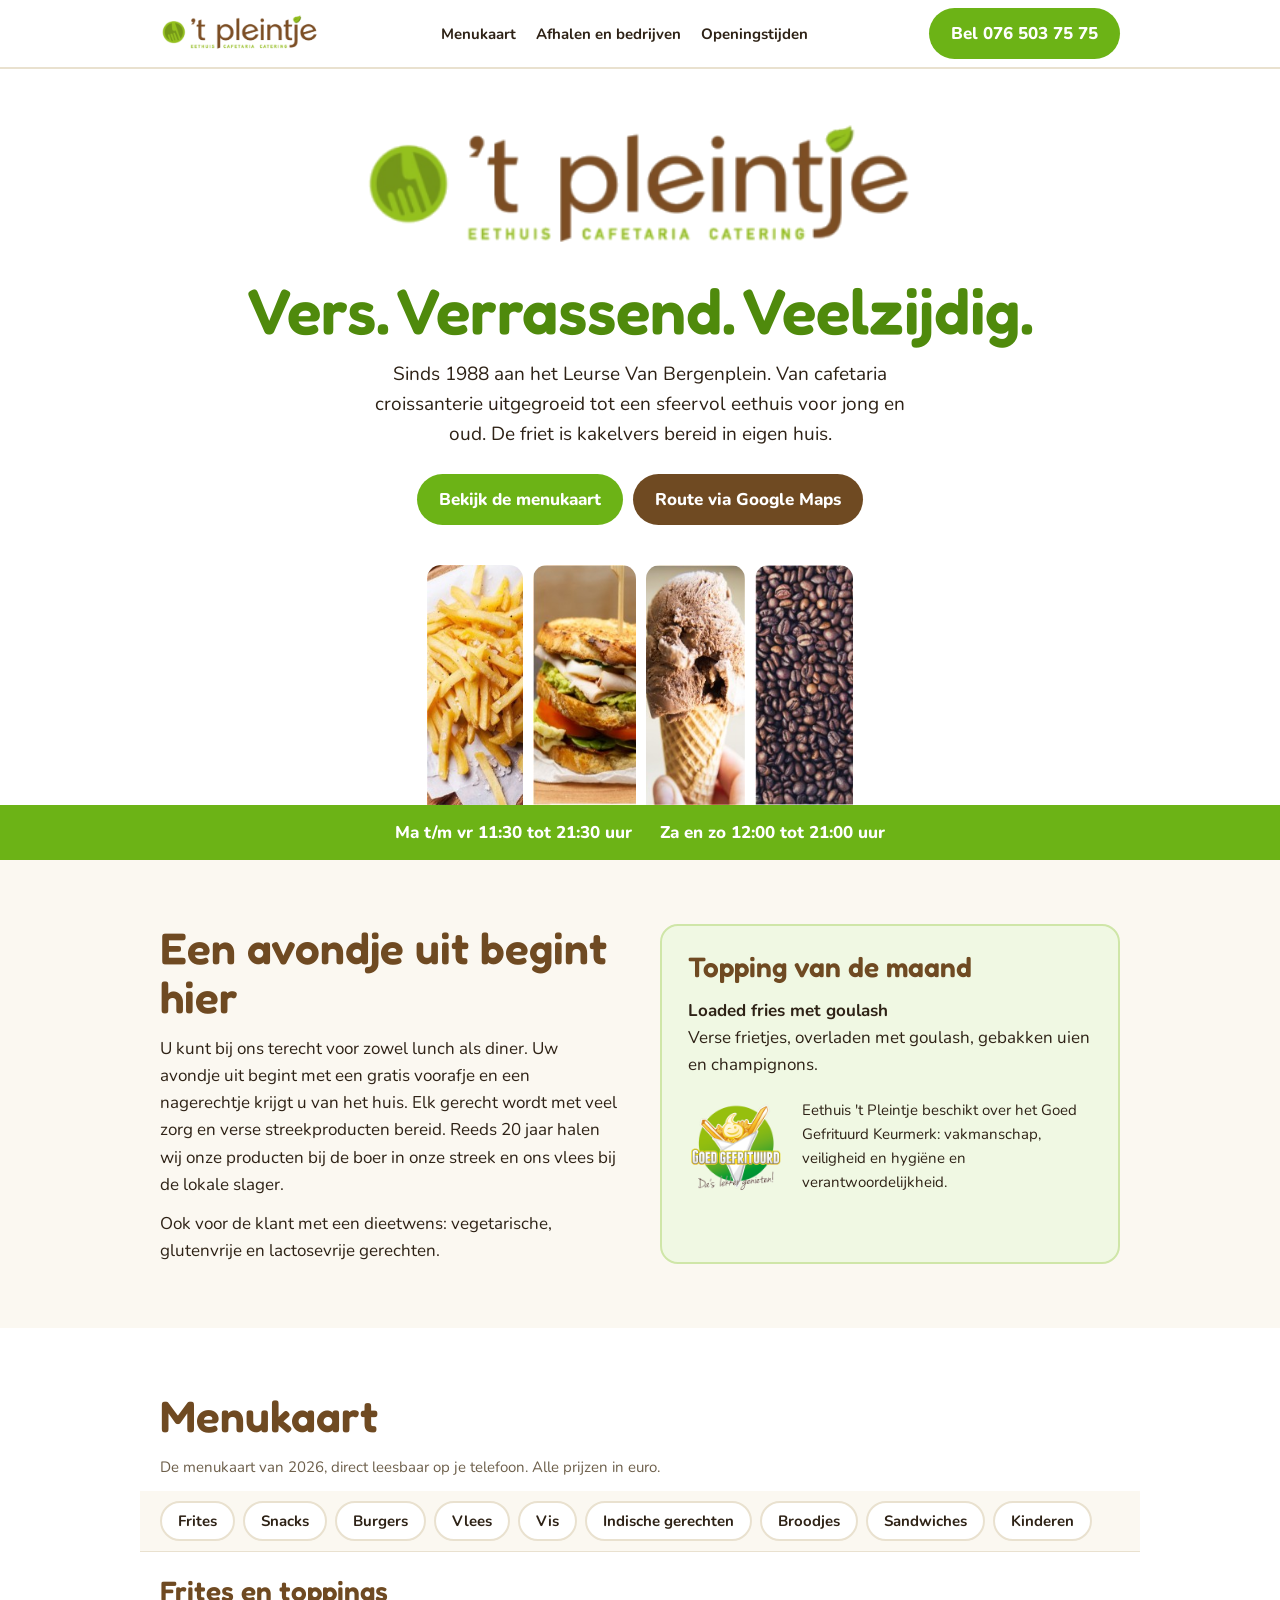
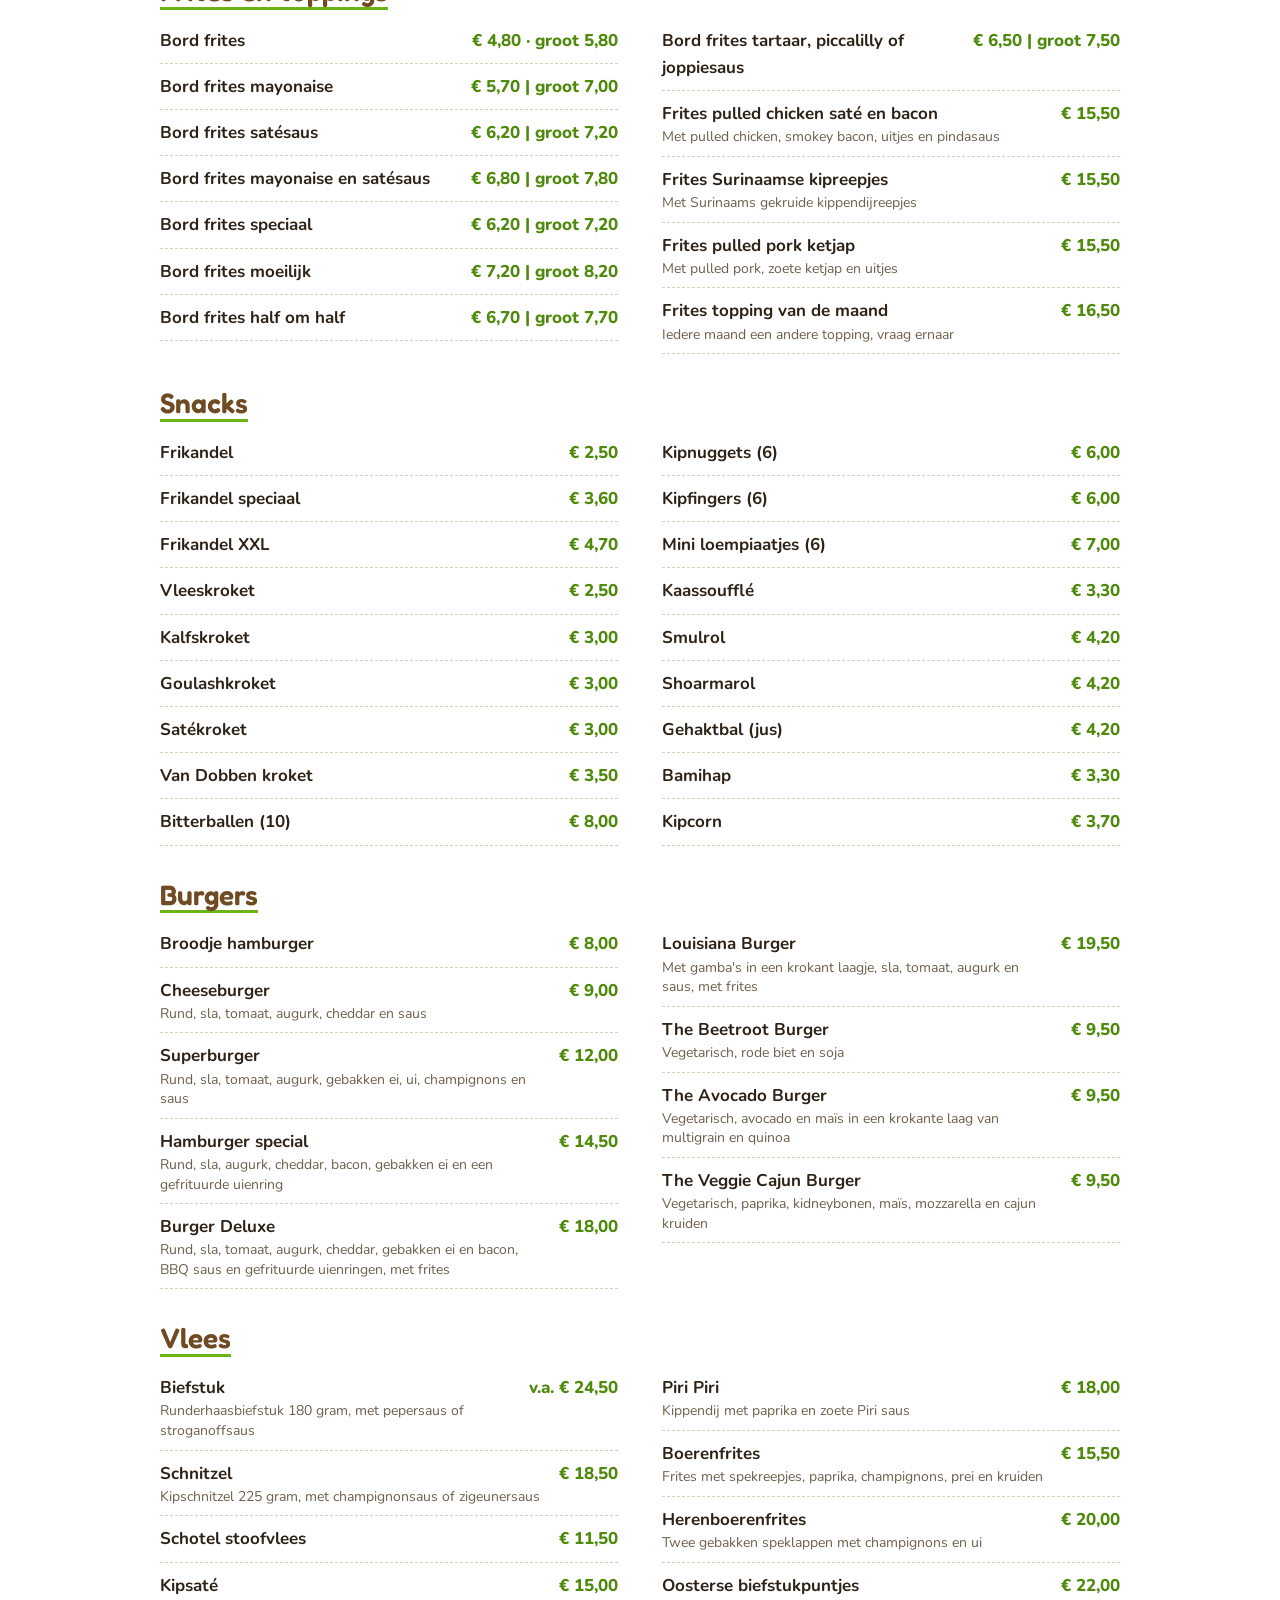
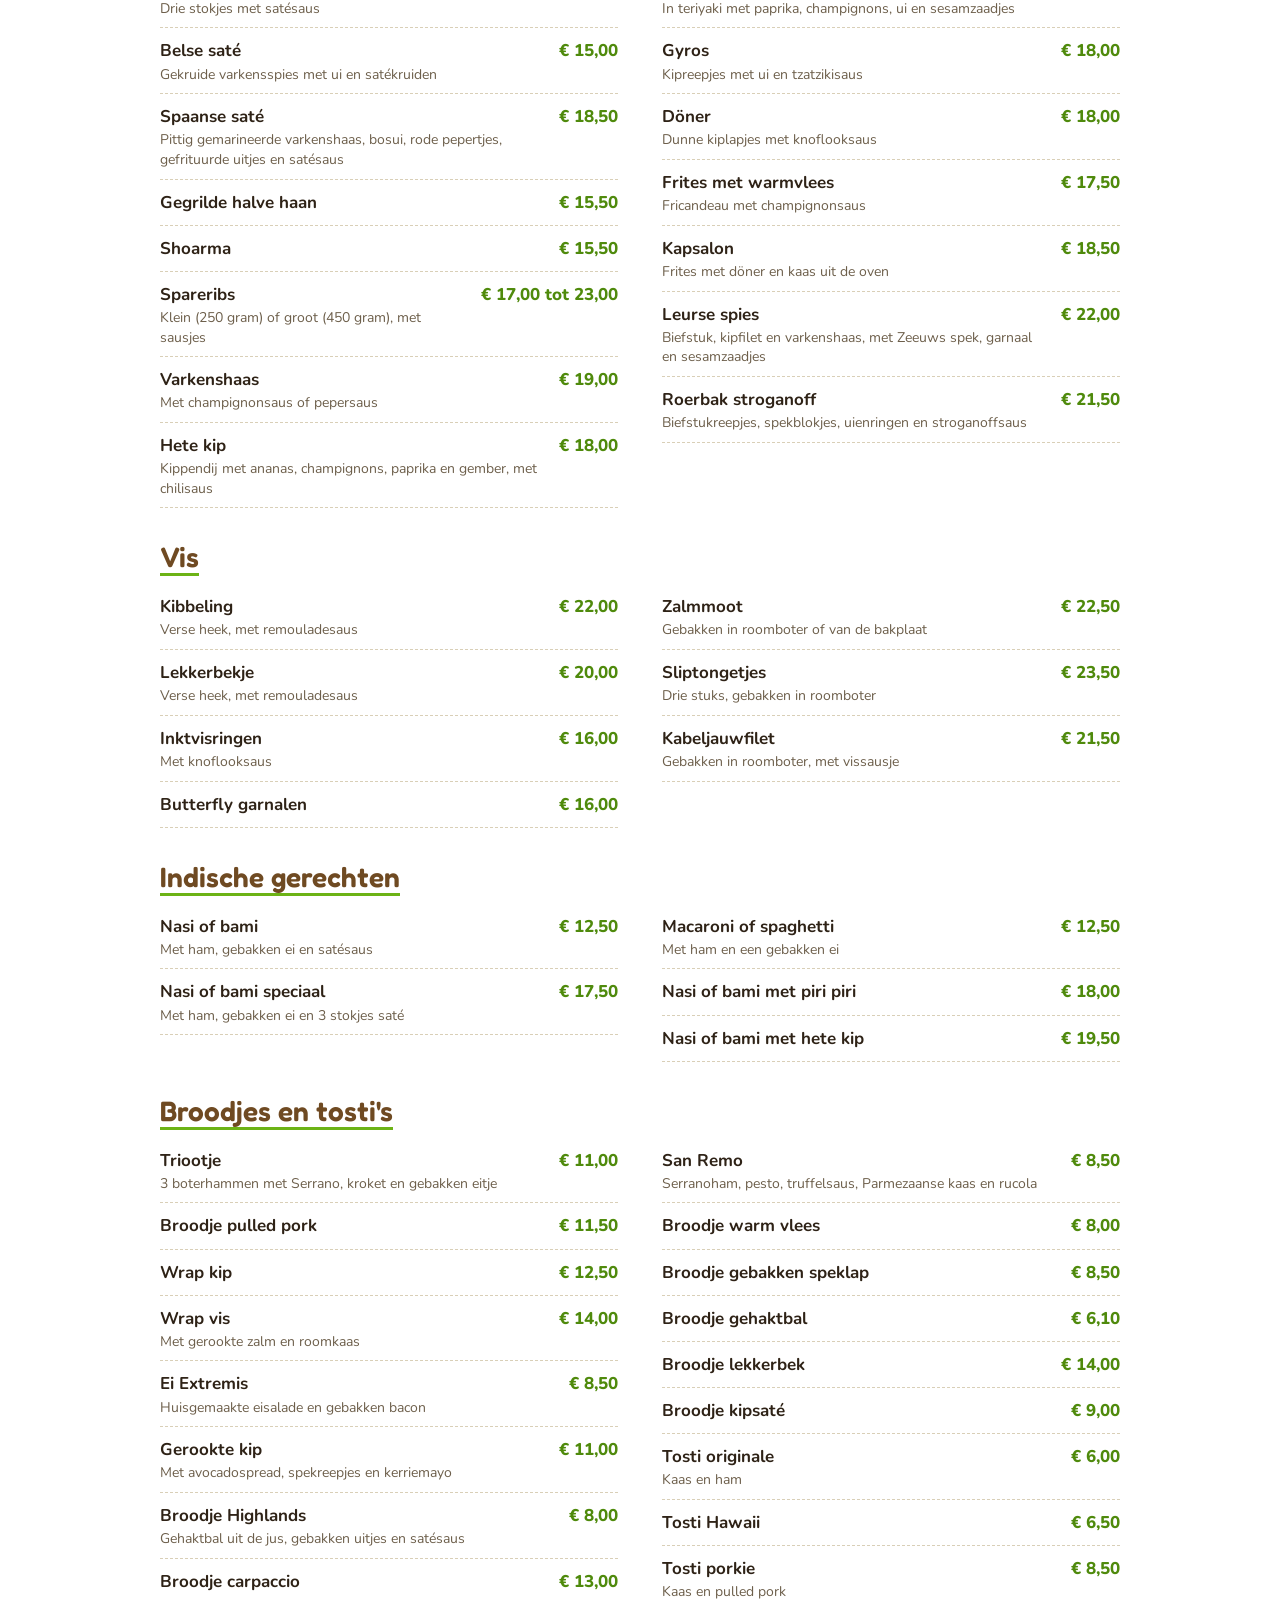
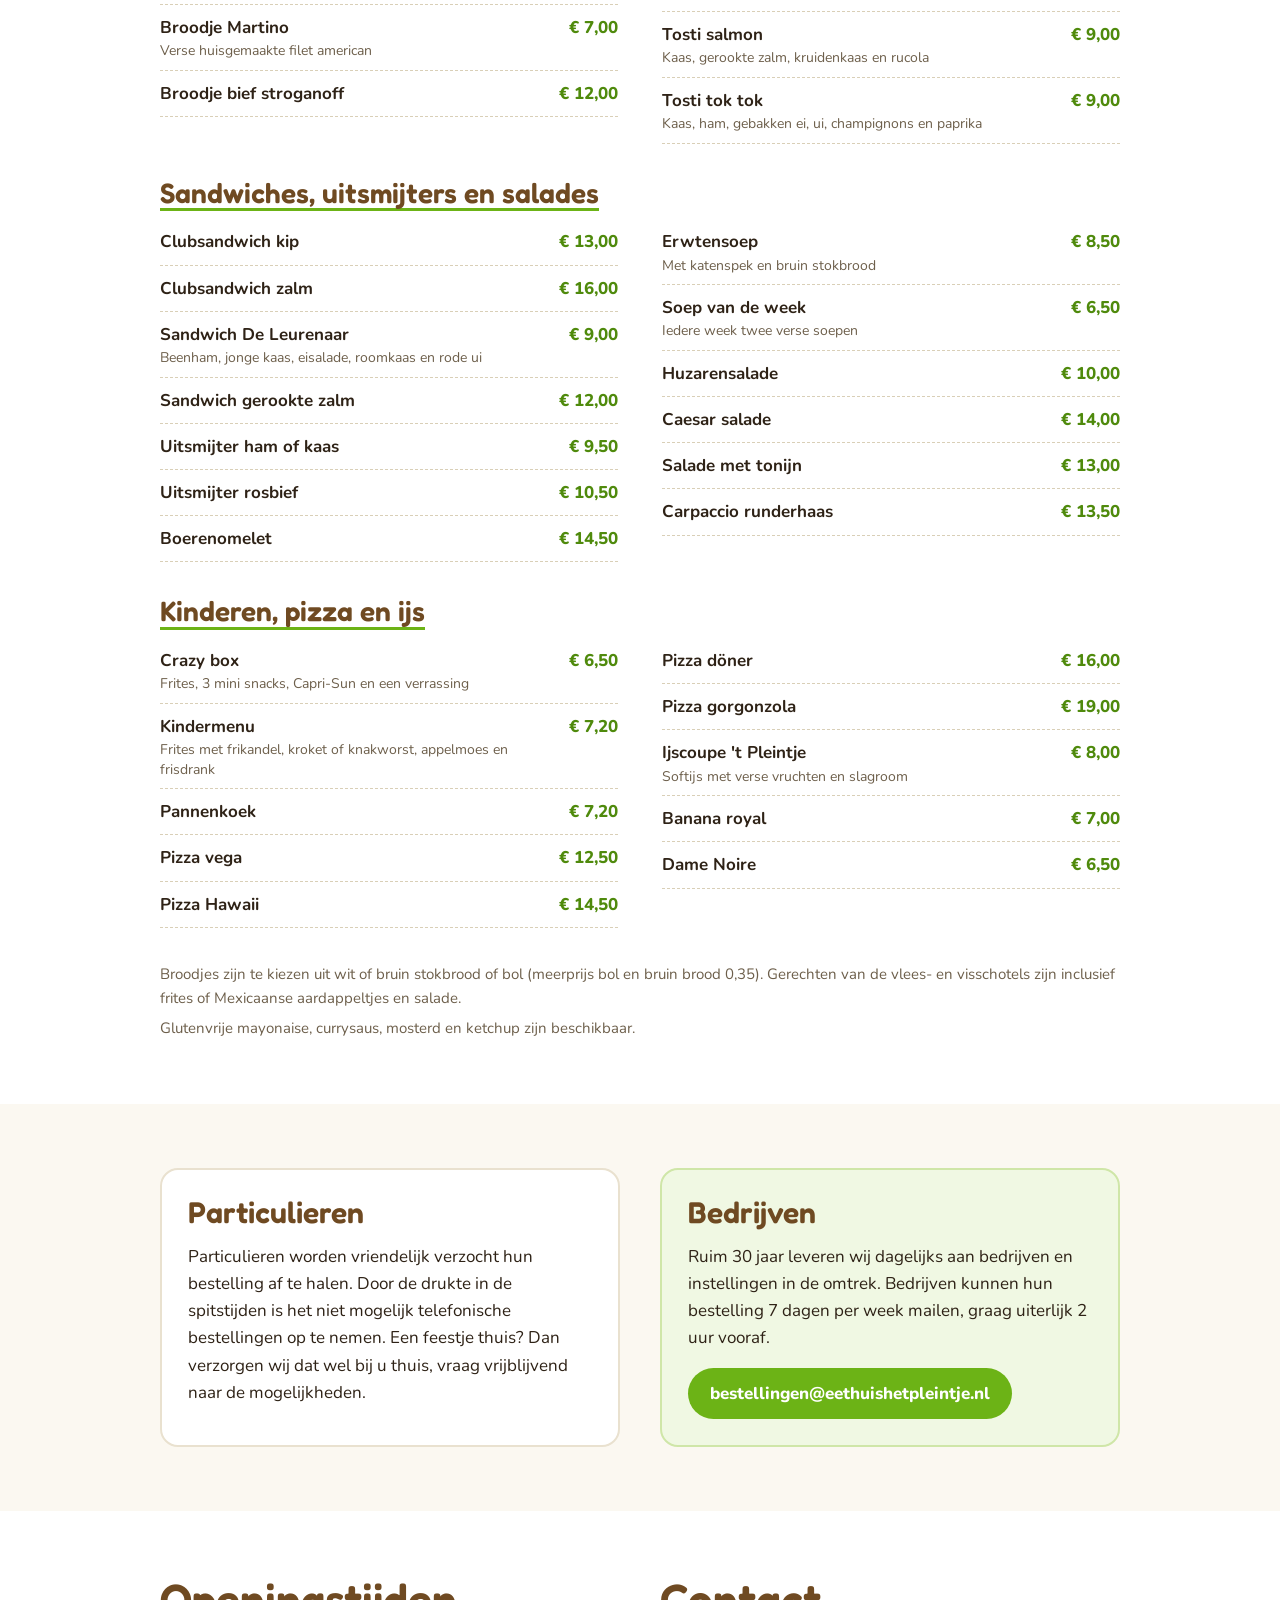
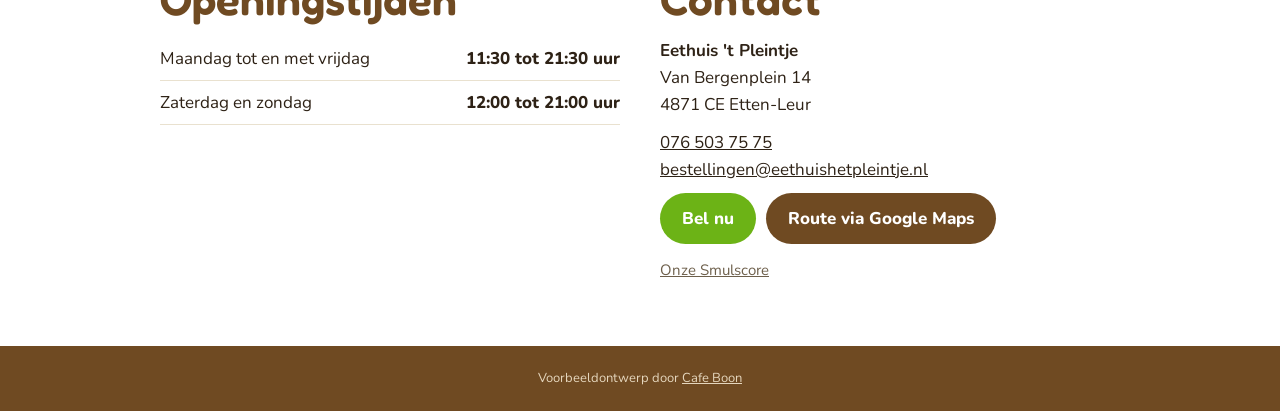
==== index.html @ 438f724a "Voorbeeldwebsite voor Eethuis 't Pleintje" ====
<!doctype html>
<html lang="nl">
<head>
<meta charset="utf-8">
<meta name="viewport" content="width=device-width,initial-scale=1">
<title>Eethuis 't Pleintje | Lunch, diner en afhalen in Etten-Leur</title>
<meta name="description" content="Eethuis 't Pleintje aan het Van Bergenplein in Etten-Leur. Eethuis, cafetaria en catering sinds 1988, met de complete menukaart met prijzen en de openingstijden.">
<meta name="robots" content="noindex">
<meta property="og:title" content="Eethuis 't Pleintje, Etten-Leur">
<meta property="og:description" content="Vers. Verrassend. Veelzijdig. Eethuis, cafetaria en catering aan het Van Bergenplein.">
<meta property="og:image" content="https://eethuishetpleintje.cafeboon.com/images/og.jpg">
<link rel="icon" href="images/favicon.png">
<link rel="preconnect" href="https://fonts.googleapis.com"><link rel="preconnect" href="https://fonts.gstatic.com" crossorigin>
<link href="https://fonts.googleapis.com/css2?family=Fredoka:wght@500;600&family=Nunito:wght@400;700;800&display=swap" rel="stylesheet">
<link rel="stylesheet" href="style.css">
</head>
<body>
<div class="top"><div class="in"><a href="#"><img src="images/logo.png" alt="'t Pleintje, eethuis, cafetaria, catering" width="160" height="42"></a>
<nav><a href="#menukaart">Menukaart</a><a href="#bestellen">Afhalen en bedrijven</a><a href="#contact">Openingstijden</a></nav>
<a class="btn" href="tel:+31765037575">Bel 076 503 75 75</a></div></div>

<div class="hero">
<img class="logo" src="images/logo.png" alt="'t Pleintje" width="560" height="147">
<h1>Vers. Verrassend. Veelzijdig.</h1>
<p>Sinds 1988 aan het Leurse Van Bergenplein. Van cafetaria croissanterie uitgegroeid tot een sfeervol eethuis voor jong en oud. De friet is kakelvers bereid in eigen huis.</p>
<div class="btns"><a class="btn" href="#menukaart">Bekijk de menukaart</a><a class="btn b" href="https://www.google.com/maps/search/?api=1&query=Van+Bergenplein+14+4871+CE+Etten-Leur">Route via Google Maps</a></div>
<div class="pics"><img src="images/p-friet.jpg" alt="Verse friet" width="121" height="301"><img src="images/p-burger.jpg" alt="Broodje" width="131" height="306"><img src="images/p-ijs.jpg" alt="Softijs" width="124" height="300"><img src="images/p-koffie.jpg" alt="Koffiebonen" width="122" height="297"></div>
</div>
<div class="open"><span>Ma t/m vr 11:30 tot 21:30 uur</span><span>Za en zo 12:00 tot 21:00 uur</span></div>

<section class="s"><div class="wrap two">
<div>
<h2>Een avondje uit begint hier</h2>
<p>U kunt bij ons terecht voor zowel lunch als diner. Uw avondje uit begint met een gratis voorafje en een nagerechtje krijgt u van het huis. Elk gerecht wordt met veel zorg en verse streekproducten bereid. Reeds 20 jaar halen wij onze producten bij de boer in onze streek en ons vlees bij de lokale slager.</p>
<p style="margin-top:12px">Ook voor de klant met een dieetwens: vegetarische, glutenvrije en lactosevrije gerechten.</p>
</div>
<div class="box g">
<h2 style="font-size:28px">Topping van de maand</h2>
<p><b>Loaded fries met goulash</b><br>Verse frietjes, overladen met goulash, gebakken uien en champignons.</p>
<div class="keur" style="margin-top:20px"><img src="images/keurmerk.png" alt="Goed Gefrituurd keurmerk" width="96" height="96"><p style="font-size:15px">Eethuis 't Pleintje beschikt over het Goed Gefrituurd Keurmerk: vakmanschap, veiligheid en hygiëne en verantwoordelijkheid.</p></div>
</div>
</div></section>

<section class="s" id="menukaart" style="background:#fff"><div class="wrap">
<h2>Menukaart</h2>
<p class="note" style="margin-bottom:12px">De menukaart van 2026, direct leesbaar op je telefoon. Alle prijzen in euro.</p>
<div class="tabs">
<a href="#friet">Frites</a><a href="#snacks">Snacks</a><a href="#burgers">Burgers</a><a href="#vlees">Vlees</a><a href="#vis">Vis</a><a href="#indisch">Indische gerechten</a><a href="#broodjes">Broodjes</a><a href="#lunch">Sandwiches</a><a href="#kids">Kinderen</a></div>
<section class="cat" id="friet"><h3>Frites en toppings</h3><ul><li><div><b>Bord frites</b></div><span>&euro; 4,80 &middot; groot 5,80</span></li><li><div><b>Bord frites mayonaise</b></div><span>&euro; 5,70 | groot 7,00</span></li><li><div><b>Bord frites satésaus</b></div><span>&euro; 6,20 | groot 7,20</span></li><li><div><b>Bord frites mayonaise en satésaus</b></div><span>&euro; 6,80 | groot 7,80</span></li><li><div><b>Bord frites speciaal</b></div><span>&euro; 6,20 | groot 7,20</span></li><li><div><b>Bord frites moeilijk</b></div><span>&euro; 7,20 | groot 8,20</span></li><li><div><b>Bord frites half om half</b></div><span>&euro; 6,70 | groot 7,70</span></li><li><div><b>Bord frites tartaar, piccalilly of joppiesaus</b></div><span>&euro; 6,50 | groot 7,50</span></li><li><div><b>Frites pulled chicken saté en bacon</b><small>Met pulled chicken, smokey bacon, uitjes en pindasaus</small></div><span>&euro; 15,50</span></li><li><div><b>Frites Surinaamse kipreepjes</b><small>Met Surinaams gekruide kippendijreepjes</small></div><span>&euro; 15,50</span></li><li><div><b>Frites pulled pork ketjap</b><small>Met pulled pork, zoete ketjap en uitjes</small></div><span>&euro; 15,50</span></li><li><div><b>Frites topping van de maand</b><small>Iedere maand een andere topping, vraag ernaar</small></div><span>&euro; 16,50</span></li></ul></section>
<section class="cat" id="snacks"><h3>Snacks</h3><ul><li><div><b>Frikandel</b></div><span>&euro; 2,50</span></li><li><div><b>Frikandel speciaal</b></div><span>&euro; 3,60</span></li><li><div><b>Frikandel XXL</b></div><span>&euro; 4,70</span></li><li><div><b>Vleeskroket</b></div><span>&euro; 2,50</span></li><li><div><b>Kalfskroket</b></div><span>&euro; 3,00</span></li><li><div><b>Goulashkroket</b></div><span>&euro; 3,00</span></li><li><div><b>Satékroket</b></div><span>&euro; 3,00</span></li><li><div><b>Van Dobben kroket</b></div><span>&euro; 3,50</span></li><li><div><b>Bitterballen (10)</b></div><span>&euro; 8,00</span></li><li><div><b>Kipnuggets (6)</b></div><span>&euro; 6,00</span></li><li><div><b>Kipfingers (6)</b></div><span>&euro; 6,00</span></li><li><div><b>Mini loempiaatjes (6)</b></div><span>&euro; 7,00</span></li><li><div><b>Kaassoufflé</b></div><span>&euro; 3,30</span></li><li><div><b>Smulrol</b></div><span>&euro; 4,20</span></li><li><div><b>Shoarmarol</b></div><span>&euro; 4,20</span></li><li><div><b>Gehaktbal (jus)</b></div><span>&euro; 4,20</span></li><li><div><b>Bamihap</b></div><span>&euro; 3,30</span></li><li><div><b>Kipcorn</b></div><span>&euro; 3,70</span></li></ul></section>
<section class="cat" id="burgers"><h3>Burgers</h3><ul><li><div><b>Broodje hamburger</b></div><span>&euro; 8,00</span></li><li><div><b>Cheeseburger</b><small>Rund, sla, tomaat, augurk, cheddar en saus</small></div><span>&euro; 9,00</span></li><li><div><b>Superburger</b><small>Rund, sla, tomaat, augurk, gebakken ei, ui, champignons en saus</small></div><span>&euro; 12,00</span></li><li><div><b>Hamburger special</b><small>Rund, sla, augurk, cheddar, bacon, gebakken ei en een gefrituurde uienring</small></div><span>&euro; 14,50</span></li><li><div><b>Burger Deluxe</b><small>Rund, sla, tomaat, augurk, cheddar, gebakken ei en bacon, BBQ saus en gefrituurde uienringen, met frites</small></div><span>&euro; 18,00</span></li><li><div><b>Louisiana Burger</b><small>Met gamba&#x27;s in een krokant laagje, sla, tomaat, augurk en saus, met frites</small></div><span>&euro; 19,50</span></li><li><div><b>The Beetroot Burger</b><small>Vegetarisch, rode biet en soja</small></div><span>&euro; 9,50</span></li><li><div><b>The Avocado Burger</b><small>Vegetarisch, avocado en maïs in een krokante laag van multigrain en quinoa</small></div><span>&euro; 9,50</span></li><li><div><b>The Veggie Cajun Burger</b><small>Vegetarisch, paprika, kidneybonen, maïs, mozzarella en cajun kruiden</small></div><span>&euro; 9,50</span></li></ul></section>
<section class="cat" id="vlees"><h3>Vlees</h3><ul><li><div><b>Biefstuk</b><small>Runderhaasbiefstuk 180 gram, met pepersaus of stroganoffsaus</small></div><span>v.a. &euro; 24,50</span></li><li><div><b>Schnitzel</b><small>Kipschnitzel 225 gram, met champignonsaus of zigeunersaus</small></div><span>&euro; 18,50</span></li><li><div><b>Schotel stoofvlees</b></div><span>&euro; 11,50</span></li><li><div><b>Kipsaté</b><small>Drie stokjes met satésaus</small></div><span>&euro; 15,00</span></li><li><div><b>Belse saté</b><small>Gekruide varkensspies met ui en satékruiden</small></div><span>&euro; 15,00</span></li><li><div><b>Spaanse saté</b><small>Pittig gemarineerde varkenshaas, bosui, rode pepertjes, gefrituurde uitjes en satésaus</small></div><span>&euro; 18,50</span></li><li><div><b>Gegrilde halve haan</b></div><span>&euro; 15,50</span></li><li><div><b>Shoarma</b></div><span>&euro; 15,50</span></li><li><div><b>Spareribs</b><small>Klein (250 gram) of groot (450 gram), met sausjes</small></div><span>&euro; 17,00 tot 23,00</span></li><li><div><b>Varkenshaas</b><small>Met champignonsaus of pepersaus</small></div><span>&euro; 19,00</span></li><li><div><b>Hete kip</b><small>Kippendij met ananas, champignons, paprika en gember, met chilisaus</small></div><span>&euro; 18,00</span></li><li><div><b>Piri Piri</b><small>Kippendij met paprika en zoete Piri saus</small></div><span>&euro; 18,00</span></li><li><div><b>Boerenfrites</b><small>Frites met spekreepjes, paprika, champignons, prei en kruiden</small></div><span>&euro; 15,50</span></li><li><div><b>Herenboerenfrites</b><small>Twee gebakken speklappen met champignons en ui</small></div><span>&euro; 20,00</span></li><li><div><b>Oosterse biefstukpuntjes</b><small>In teriyaki met paprika, champignons, ui en sesamzaadjes</small></div><span>&euro; 22,00</span></li><li><div><b>Gyros</b><small>Kipreepjes met ui en tzatzikisaus</small></div><span>&euro; 18,00</span></li><li><div><b>Döner</b><small>Dunne kiplapjes met knoflooksaus</small></div><span>&euro; 18,00</span></li><li><div><b>Frites met warmvlees</b><small>Fricandeau met champignonsaus</small></div><span>&euro; 17,50</span></li><li><div><b>Kapsalon</b><small>Frites met döner en kaas uit de oven</small></div><span>&euro; 18,50</span></li><li><div><b>Leurse spies</b><small>Biefstuk, kipfilet en varkenshaas, met Zeeuws spek, garnaal en sesamzaadjes</small></div><span>&euro; 22,00</span></li><li><div><b>Roerbak stroganoff</b><small>Biefstukreepjes, spekblokjes, uienringen en stroganoffsaus</small></div><span>&euro; 21,50</span></li></ul></section>
<section class="cat" id="vis"><h3>Vis</h3><ul><li><div><b>Kibbeling</b><small>Verse heek, met remouladesaus</small></div><span>&euro; 22,00</span></li><li><div><b>Lekkerbekje</b><small>Verse heek, met remouladesaus</small></div><span>&euro; 20,00</span></li><li><div><b>Inktvisringen</b><small>Met knoflooksaus</small></div><span>&euro; 16,00</span></li><li><div><b>Butterfly garnalen</b></div><span>&euro; 16,00</span></li><li><div><b>Zalmmoot</b><small>Gebakken in roomboter of van de bakplaat</small></div><span>&euro; 22,50</span></li><li><div><b>Sliptongetjes</b><small>Drie stuks, gebakken in roomboter</small></div><span>&euro; 23,50</span></li><li><div><b>Kabeljauwfilet</b><small>Gebakken in roomboter, met vissausje</small></div><span>&euro; 21,50</span></li></ul></section>
<section class="cat" id="indisch"><h3>Indische gerechten</h3><ul><li><div><b>Nasi of bami</b><small>Met ham, gebakken ei en satésaus</small></div><span>&euro; 12,50</span></li><li><div><b>Nasi of bami speciaal</b><small>Met ham, gebakken ei en 3 stokjes saté</small></div><span>&euro; 17,50</span></li><li><div><b>Macaroni of spaghetti</b><small>Met ham en een gebakken ei</small></div><span>&euro; 12,50</span></li><li><div><b>Nasi of bami met piri piri</b></div><span>&euro; 18,00</span></li><li><div><b>Nasi of bami met hete kip</b></div><span>&euro; 19,50</span></li></ul></section>
<section class="cat" id="broodjes"><h3>Broodjes en tosti's</h3><ul><li><div><b>Triootje</b><small>3 boterhammen met Serrano, kroket en gebakken eitje</small></div><span>&euro; 11,00</span></li><li><div><b>Broodje pulled pork</b></div><span>&euro; 11,50</span></li><li><div><b>Wrap kip</b></div><span>&euro; 12,50</span></li><li><div><b>Wrap vis</b><small>Met gerookte zalm en roomkaas</small></div><span>&euro; 14,00</span></li><li><div><b>Ei Extremis</b><small>Huisgemaakte eisalade en gebakken bacon</small></div><span>&euro; 8,50</span></li><li><div><b>Gerookte kip</b><small>Met avocadospread, spekreepjes en kerriemayo</small></div><span>&euro; 11,00</span></li><li><div><b>Broodje Highlands</b><small>Gehaktbal uit de jus, gebakken uitjes en satésaus</small></div><span>&euro; 8,00</span></li><li><div><b>Broodje carpaccio</b></div><span>&euro; 13,00</span></li><li><div><b>Broodje Martino</b><small>Verse huisgemaakte filet american</small></div><span>&euro; 7,00</span></li><li><div><b>Broodje bief stroganoff</b></div><span>&euro; 12,00</span></li><li><div><b>San Remo</b><small>Serranoham, pesto, truffelsaus, Parmezaanse kaas en rucola</small></div><span>&euro; 8,50</span></li><li><div><b>Broodje warm vlees</b></div><span>&euro; 8,00</span></li><li><div><b>Broodje gebakken speklap</b></div><span>&euro; 8,50</span></li><li><div><b>Broodje gehaktbal</b></div><span>&euro; 6,10</span></li><li><div><b>Broodje lekkerbek</b></div><span>&euro; 14,00</span></li><li><div><b>Broodje kipsaté</b></div><span>&euro; 9,00</span></li><li><div><b>Tosti originale</b><small>Kaas en ham</small></div><span>&euro; 6,00</span></li><li><div><b>Tosti Hawaii</b></div><span>&euro; 6,50</span></li><li><div><b>Tosti porkie</b><small>Kaas en pulled pork</small></div><span>&euro; 8,50</span></li><li><div><b>Tosti salmon</b><small>Kaas, gerookte zalm, kruidenkaas en rucola</small></div><span>&euro; 9,00</span></li><li><div><b>Tosti tok tok</b><small>Kaas, ham, gebakken ei, ui, champignons en paprika</small></div><span>&euro; 9,00</span></li></ul></section>
<section class="cat" id="lunch"><h3>Sandwiches, uitsmijters en salades</h3><ul><li><div><b>Clubsandwich kip</b></div><span>&euro; 13,00</span></li><li><div><b>Clubsandwich zalm</b></div><span>&euro; 16,00</span></li><li><div><b>Sandwich De Leurenaar</b><small>Beenham, jonge kaas, eisalade, roomkaas en rode ui</small></div><span>&euro; 9,00</span></li><li><div><b>Sandwich gerookte zalm</b></div><span>&euro; 12,00</span></li><li><div><b>Uitsmijter ham of kaas</b></div><span>&euro; 9,50</span></li><li><div><b>Uitsmijter rosbief</b></div><span>&euro; 10,50</span></li><li><div><b>Boerenomelet</b></div><span>&euro; 14,50</span></li><li><div><b>Erwtensoep</b><small>Met katenspek en bruin stokbrood</small></div><span>&euro; 8,50</span></li><li><div><b>Soep van de week</b><small>Iedere week twee verse soepen</small></div><span>&euro; 6,50</span></li><li><div><b>Huzarensalade</b></div><span>&euro; 10,00</span></li><li><div><b>Caesar salade</b></div><span>&euro; 14,00</span></li><li><div><b>Salade met tonijn</b></div><span>&euro; 13,00</span></li><li><div><b>Carpaccio runderhaas</b></div><span>&euro; 13,50</span></li></ul></section>
<section class="cat" id="kids"><h3>Kinderen, pizza en ijs</h3><ul><li><div><b>Crazy box</b><small>Frites, 3 mini snacks, Capri-Sun en een verrassing</small></div><span>&euro; 6,50</span></li><li><div><b>Kindermenu</b><small>Frites met frikandel, kroket of knakworst, appelmoes en frisdrank</small></div><span>&euro; 7,20</span></li><li><div><b>Pannenkoek</b></div><span>&euro; 7,20</span></li><li><div><b>Pizza vega</b></div><span>&euro; 12,50</span></li><li><div><b>Pizza Hawaii</b></div><span>&euro; 14,50</span></li><li><div><b>Pizza döner</b></div><span>&euro; 16,00</span></li><li><div><b>Pizza gorgonzola</b></div><span>&euro; 19,00</span></li><li><div><b>Ijscoupe &#x27;t Pleintje</b><small>Softijs met verse vruchten en slagroom</small></div><span>&euro; 8,00</span></li><li><div><b>Banana royal</b></div><span>&euro; 7,00</span></li><li><div><b>Dame Noire</b></div><span>&euro; 6,50</span></li></ul></section><p class="note">Broodjes zijn te kiezen uit wit of bruin stokbrood of bol (meerprijs bol en bruin brood 0,35). Gerechten van de vlees- en visschotels zijn inclusief frites of Mexicaanse aardappeltjes en salade.</p>
<p class="note">Glutenvrije mayonaise, currysaus, mosterd en ketchup zijn beschikbaar.</p>
</div></section>

<section class="s" id="bestellen"><div class="wrap two">
<div class="box">
<h2 style="font-size:30px">Particulieren</h2>
<p>Particulieren worden vriendelijk verzocht hun bestelling af te halen. Door de drukte in de spitstijden is het niet mogelijk telefonische bestellingen op te nemen. Een feestje thuis? Dan verzorgen wij dat wel bij u thuis, vraag vrijblijvend naar de mogelijkheden.</p>
</div>
<div class="box g">
<h2 style="font-size:30px">Bedrijven</h2>
<p>Ruim 30 jaar leveren wij dagelijks aan bedrijven en instellingen in de omtrek. Bedrijven kunnen hun bestelling 7 dagen per week mailen, graag uiterlijk 2 uur vooraf.</p>
<p style="margin-top:16px"><a class="btn" href="mailto:bestellingen@eethuishetpleintje.nl">bestellingen@eethuishetpleintje.nl</a></p>
</div>
</div></section>

<section class="s" id="contact" style="background:#fff"><div class="wrap two">
<div>
<h2>Openingstijden</h2>
<table>
<tr><td>Maandag tot en met vrijdag</td><td>11:30 tot 21:30 uur</td></tr>
<tr><td>Zaterdag en zondag</td><td>12:00 tot 21:00 uur</td></tr>
</table>
</div>
<div>
<h2>Contact</h2>
<p><b>Eethuis 't Pleintje</b><br>Van Bergenplein 14<br>4871 CE Etten-Leur</p>
<p style="margin:10px 0"><a href="tel:+31765037575">076 503 75 75</a><br><a href="mailto:bestellingen@eethuishetpleintje.nl">bestellingen@eethuishetpleintje.nl</a></p>
<div class="btns" style="justify-content:flex-start"><a class="btn" href="tel:+31765037575">Bel nu</a><a class="btn b" href="https://www.google.com/maps/search/?api=1&query=Van+Bergenplein+14+4871+CE+Etten-Leur">Route via Google Maps</a></div>
<p class="note" style="margin-top:14px"><a href="https://www.smulscore.nl/smuladressen/cafetaria-croissanterie-t-pleintje-in-etten-leur/">Onze Smulscore</a></p>
</div>
</div></section>
<footer>Voorbeeldontwerp door <a href="https://cafeboon.com">Cafe Boon</a></footer>
</body></html>
---- style.css ----
:root{--g:#6cb316;--gd:#4f8a0c;--br:#6f4a22;--cream:#fbf8f1;--ink:#2e2216}
*{box-sizing:border-box;margin:0}
html{scroll-behavior:smooth;scroll-padding-top:70px}
body{background:var(--cream);color:var(--ink);font:17px/1.6 'Nunito',system-ui,sans-serif}
img{display:block;max-width:100%}a{color:inherit}
h1,h2,h3{font-family:'Fredoka',sans-serif;font-weight:600;line-height:1.1;color:var(--br)}
.top{position:sticky;top:0;z-index:10;background:#fff;border-bottom:2px solid #e9e1cf}
.top .in{max-width:1000px;margin:auto;padding:8px 20px;display:flex;align-items:center;justify-content:space-between;gap:12px}
.top img{height:42px;width:auto}
.top nav{display:flex;gap:20px;font-weight:700;font-size:15px}.top nav a{text-decoration:none}
.btn{display:inline-block;background:var(--g);color:#fff;font-weight:800;text-decoration:none;padding:12px 22px;border-radius:999px}
.btn.b{background:var(--br)}
.hero{background:#fff;text-align:center;padding:48px 20px 0;overflow:hidden}
.hero .logo{width:min(560px,86vw);margin:0 auto 12px}
.hero h1{font-size:clamp(34px,7vw,64px);color:var(--gd);margin-bottom:12px}
.hero p{max-width:560px;margin:0 auto 24px;font-size:19px}
.btns{display:flex;gap:10px;justify-content:center;flex-wrap:wrap}
.pics{display:flex;justify-content:center;gap:10px;margin-top:40px}
.pics img{height:240px;width:auto;object-fit:cover;border-radius:14px 14px 0 0}
.open{background:var(--g);color:#fff;font-weight:800;text-align:center;padding:14px 20px}
.open span{margin:0 14px;display:inline-block}
.wrap{max-width:1000px;margin:auto;padding:0 20px}
section.s{padding:64px 0}
h2{font-size:clamp(30px,5vw,44px);margin-bottom:14px}
.two{display:grid;grid-template-columns:1fr 1fr;gap:40px}
.box{background:#fff;border:2px solid #e9e1cf;border-radius:18px;padding:26px}
.box.g{background:#f0f8e3;border-color:#cfe6a8}
.tabs{position:sticky;top:59px;z-index:9;background:var(--cream);display:flex;gap:8px;overflow-x:auto;padding:10px 20px;border-bottom:1px solid #e9e1cf;margin:0 -20px 24px;scrollbar-width:none}
.tabs a{white-space:nowrap;background:#fff;border:2px solid #e9e1cf;padding:6px 16px;border-radius:999px;text-decoration:none;font-weight:700;font-size:15px}
.cat{margin-bottom:34px}
.cat h3{font-size:28px;border-bottom:3px solid var(--g);display:inline-block;margin-bottom:8px}
.cat ul{list-style:none;padding:0;columns:2;column-gap:44px}
.cat li{display:flex;justify-content:space-between;gap:14px;padding:9px 0;border-bottom:1px dashed #d9cfb7;break-inside:avoid}
.cat li small{display:block;color:#6d5f4b;font-size:14px;line-height:1.4}
.cat li span{font-weight:800;white-space:nowrap;color:var(--gd)}
.note{font-size:15px;color:#6d5f4b;margin-top:6px}
table{width:100%;border-collapse:collapse}td{padding:8px 0;border-bottom:1px solid #e9e1cf}td:last-child{text-align:right;font-weight:800}
.keur{display:flex;gap:18px;align-items:center}.keur img{width:96px;flex:none}
footer{background:var(--br);color:#e5d6bd;text-align:center;font-size:13px;padding:22px}footer a{color:#e5d6bd}
@media(max-width:760px){.two{grid-template-columns:1fr}.top nav{display:none}.cat ul{columns:1}section.s{padding:44px 0}.pics img{height:150px}.pics img:nth-child(n+4){display:none}.keur{flex-direction:column;align-items:flex-start}}
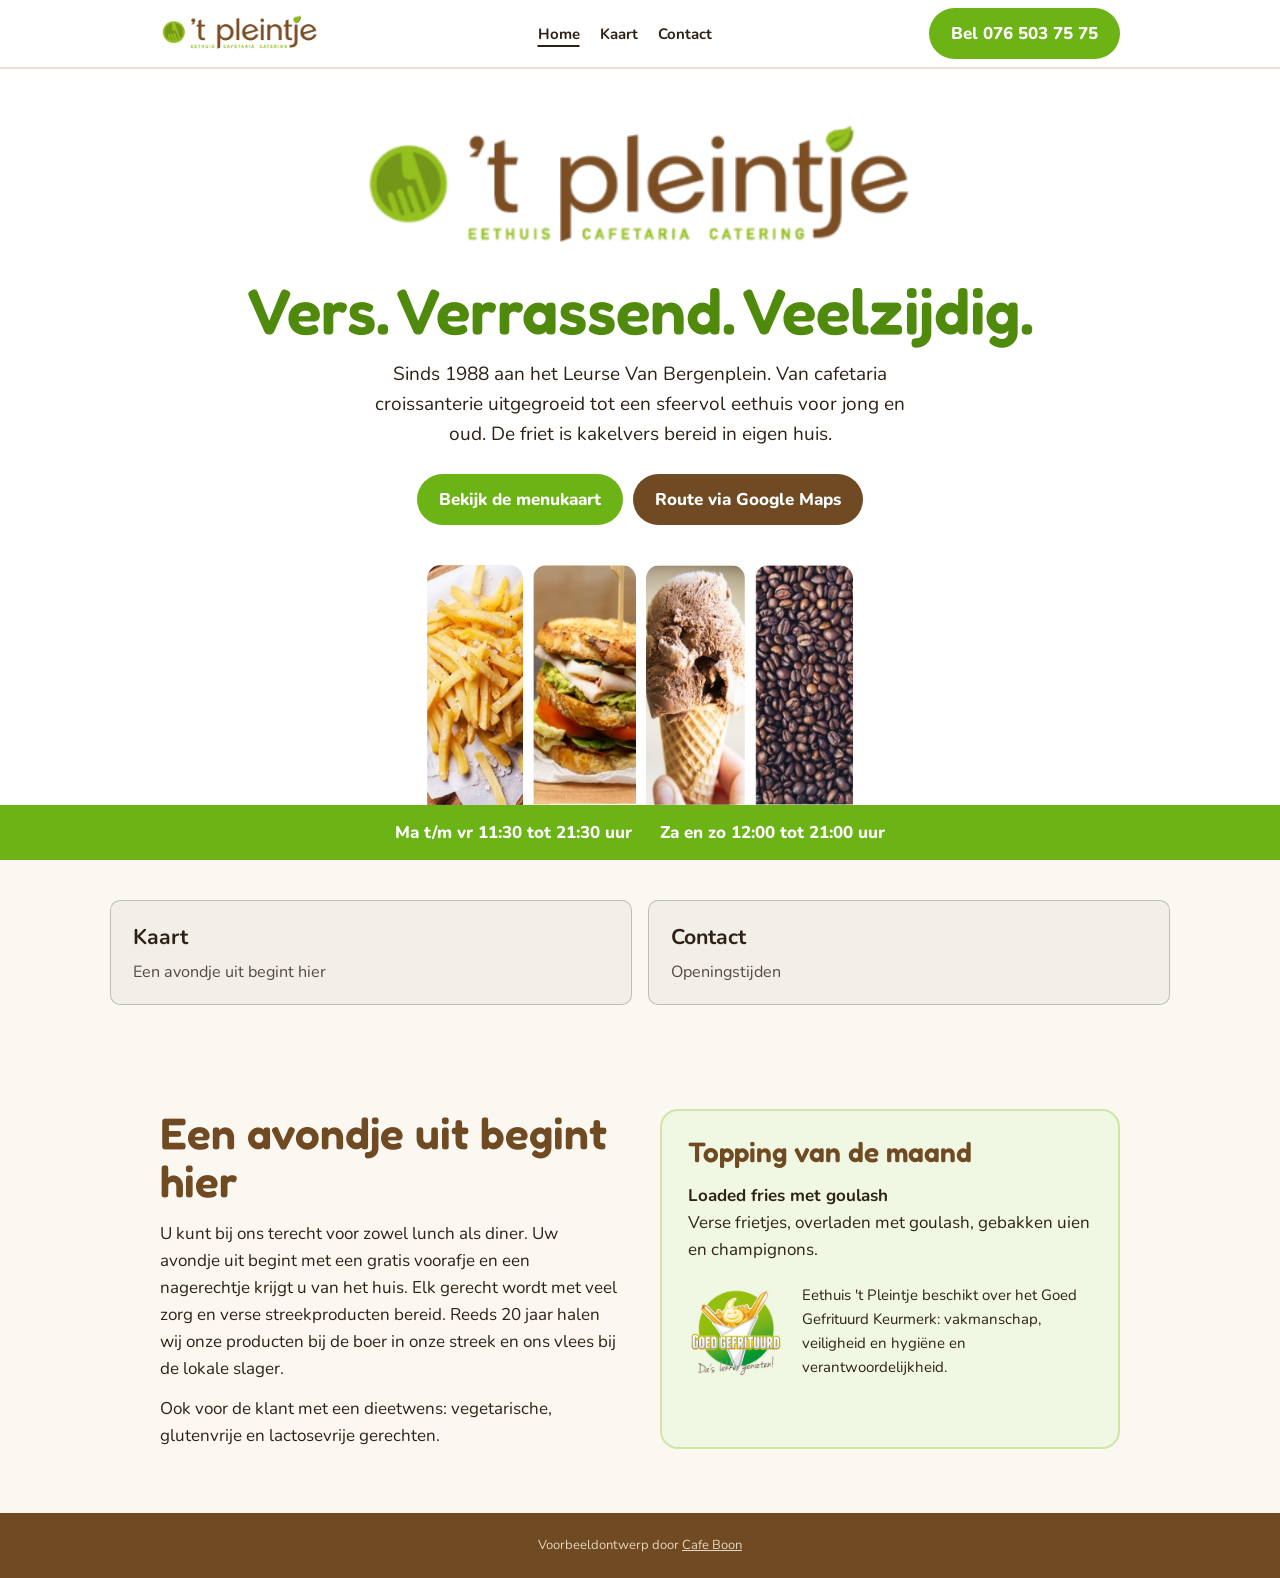
==== commit 77d81c23: "Website opgedeeld in meerdere pagina's" ====
--- a/index.html
+++ b/index.html
@@ -15,19 +15,19 @@
 <link rel="stylesheet" href="style.css">
 </head>
 <body>
-<div class="top"><div class="in"><a href="#"><img src="images/logo.png" alt="'t Pleintje, eethuis, cafetaria, catering" width="160" height="42"></a>
-<nav><a href="#menukaart">Menukaart</a><a href="#bestellen">Afhalen en bedrijven</a><a href="#contact">Openingstijden</a></nav>
+<div class="top"><div class="in"><a href="index.html"><img alt="'t Pleintje, eethuis, cafetaria, catering" height="42" src="images/logo.png" width="160"/></a>
+<nav><a aria-current="page" href="index.html">Home</a><a href="aanbod.html">Kaart</a><a href="contact.html">Contact</a></nav>
 <a class="btn" href="tel:+31765037575">Bel 076 503 75 75</a></div></div>
-
+<div aria-label="Pagina's" class="sn-bar" role="navigation"><a aria-current="page" class="sn-link" href="index.html">Home</a><a class="sn-link" href="aanbod.html">Kaart</a><a class="sn-link" href="contact.html">Contact</a></div>
 <div class="hero">
-<img class="logo" src="images/logo.png" alt="'t Pleintje" width="560" height="147">
+<img alt="'t Pleintje" class="logo" height="147" src="images/logo.png" width="560"/>
 <h1>Vers. Verrassend. Veelzijdig.</h1>
 <p>Sinds 1988 aan het Leurse Van Bergenplein. Van cafetaria croissanterie uitgegroeid tot een sfeervol eethuis voor jong en oud. De friet is kakelvers bereid in eigen huis.</p>
-<div class="btns"><a class="btn" href="#menukaart">Bekijk de menukaart</a><a class="btn b" href="https://www.google.com/maps/search/?api=1&query=Van+Bergenplein+14+4871+CE+Etten-Leur">Route via Google Maps</a></div>
-<div class="pics"><img src="images/p-friet.jpg" alt="Verse friet" width="121" height="301"><img src="images/p-burger.jpg" alt="Broodje" width="131" height="306"><img src="images/p-ijs.jpg" alt="Softijs" width="124" height="300"><img src="images/p-koffie.jpg" alt="Koffiebonen" width="122" height="297"></div>
+<div class="btns"><a class="btn" href="aanbod.html#menukaart">Bekijk de menukaart</a><a class="btn b" href="https://www.google.com/maps/search/?api=1&amp;query=Van+Bergenplein+14+4871+CE+Etten-Leur">Route via Google Maps</a></div>
+<div class="pics"><img alt="Verse friet" height="301" src="images/p-friet.jpg" width="121"/><img alt="Broodje" height="306" src="images/p-burger.jpg" width="131"/><img alt="Softijs" height="300" src="images/p-ijs.jpg" width="124"/><img alt="Koffiebonen" height="297" src="images/p-koffie.jpg" width="122"/></div>
 </div>
 <div class="open"><span>Ma t/m vr 11:30 tot 21:30 uur</span><span>Za en zo 12:00 tot 21:00 uur</span></div>
-
+<div class="sn-cards"><a class="sn-card" href="aanbod.html"><strong>Kaart</strong><span>Een avondje uit begint hier</span></a><a class="sn-card" href="contact.html"><strong>Contact</strong><span>Openingstijden</span></a></div>
 <section class="s"><div class="wrap two">
 <div>
 <h2>Een avondje uit begint hier</h2>
@@ -36,54 +36,8 @@
 </div>
 <div class="box g">
 <h2 style="font-size:28px">Topping van de maand</h2>
-<p><b>Loaded fries met goulash</b><br>Verse frietjes, overladen met goulash, gebakken uien en champignons.</p>
-<div class="keur" style="margin-top:20px"><img src="images/keurmerk.png" alt="Goed Gefrituurd keurmerk" width="96" height="96"><p style="font-size:15px">Eethuis 't Pleintje beschikt over het Goed Gefrituurd Keurmerk: vakmanschap, veiligheid en hygiëne en verantwoordelijkheid.</p></div>
-</div>
-</div></section>
-
-<section class="s" id="menukaart" style="background:#fff"><div class="wrap">
-<h2>Menukaart</h2>
-<p class="note" style="margin-bottom:12px">De menukaart van 2026, direct leesbaar op je telefoon. Alle prijzen in euro.</p>
-<div class="tabs">
-<a href="#friet">Frites</a><a href="#snacks">Snacks</a><a href="#burgers">Burgers</a><a href="#vlees">Vlees</a><a href="#vis">Vis</a><a href="#indisch">Indische gerechten</a><a href="#broodjes">Broodjes</a><a href="#lunch">Sandwiches</a><a href="#kids">Kinderen</a></div>
-<section class="cat" id="friet"><h3>Frites en toppings</h3><ul><li><div><b>Bord frites</b></div><span>&euro; 4,80 &middot; groot 5,80</span></li><li><div><b>Bord frites mayonaise</b></div><span>&euro; 5,70 | groot 7,00</span></li><li><div><b>Bord frites satésaus</b></div><span>&euro; 6,20 | groot 7,20</span></li><li><div><b>Bord frites mayonaise en satésaus</b></div><span>&euro; 6,80 | groot 7,80</span></li><li><div><b>Bord frites speciaal</b></div><span>&euro; 6,20 | groot 7,20</span></li><li><div><b>Bord frites moeilijk</b></div><span>&euro; 7,20 | groot 8,20</span></li><li><div><b>Bord frites half om half</b></div><span>&euro; 6,70 | groot 7,70</span></li><li><div><b>Bord frites tartaar, piccalilly of joppiesaus</b></div><span>&euro; 6,50 | groot 7,50</span></li><li><div><b>Frites pulled chicken saté en bacon</b><small>Met pulled chicken, smokey bacon, uitjes en pindasaus</small></div><span>&euro; 15,50</span></li><li><div><b>Frites Surinaamse kipreepjes</b><small>Met Surinaams gekruide kippendijreepjes</small></div><span>&euro; 15,50</span></li><li><div><b>Frites pulled pork ketjap</b><small>Met pulled pork, zoete ketjap en uitjes</small></div><span>&euro; 15,50</span></li><li><div><b>Frites topping van de maand</b><small>Iedere maand een andere topping, vraag ernaar</small></div><span>&euro; 16,50</span></li></ul></section>
-<section class="cat" id="snacks"><h3>Snacks</h3><ul><li><div><b>Frikandel</b></div><span>&euro; 2,50</span></li><li><div><b>Frikandel speciaal</b></div><span>&euro; 3,60</span></li><li><div><b>Frikandel XXL</b></div><span>&euro; 4,70</span></li><li><div><b>Vleeskroket</b></div><span>&euro; 2,50</span></li><li><div><b>Kalfskroket</b></div><span>&euro; 3,00</span></li><li><div><b>Goulashkroket</b></div><span>&euro; 3,00</span></li><li><div><b>Satékroket</b></div><span>&euro; 3,00</span></li><li><div><b>Van Dobben kroket</b></div><span>&euro; 3,50</span></li><li><div><b>Bitterballen (10)</b></div><span>&euro; 8,00</span></li><li><div><b>Kipnuggets (6)</b></div><span>&euro; 6,00</span></li><li><div><b>Kipfingers (6)</b></div><span>&euro; 6,00</span></li><li><div><b>Mini loempiaatjes (6)</b></div><span>&euro; 7,00</span></li><li><div><b>Kaassoufflé</b></div><span>&euro; 3,30</span></li><li><div><b>Smulrol</b></div><span>&euro; 4,20</span></li><li><div><b>Shoarmarol</b></div><span>&euro; 4,20</span></li><li><div><b>Gehaktbal (jus)</b></div><span>&euro; 4,20</span></li><li><div><b>Bamihap</b></div><span>&euro; 3,30</span></li><li><div><b>Kipcorn</b></div><span>&euro; 3,70</span></li></ul></section>
-<section class="cat" id="burgers"><h3>Burgers</h3><ul><li><div><b>Broodje hamburger</b></div><span>&euro; 8,00</span></li><li><div><b>Cheeseburger</b><small>Rund, sla, tomaat, augurk, cheddar en saus</small></div><span>&euro; 9,00</span></li><li><div><b>Superburger</b><small>Rund, sla, tomaat, augurk, gebakken ei, ui, champignons en saus</small></div><span>&euro; 12,00</span></li><li><div><b>Hamburger special</b><small>Rund, sla, augurk, cheddar, bacon, gebakken ei en een gefrituurde uienring</small></div><span>&euro; 14,50</span></li><li><div><b>Burger Deluxe</b><small>Rund, sla, tomaat, augurk, cheddar, gebakken ei en bacon, BBQ saus en gefrituurde uienringen, met frites</small></div><span>&euro; 18,00</span></li><li><div><b>Louisiana Burger</b><small>Met gamba&#x27;s in een krokant laagje, sla, tomaat, augurk en saus, met frites</small></div><span>&euro; 19,50</span></li><li><div><b>The Beetroot Burger</b><small>Vegetarisch, rode biet en soja</small></div><span>&euro; 9,50</span></li><li><div><b>The Avocado Burger</b><small>Vegetarisch, avocado en maïs in een krokante laag van multigrain en quinoa</small></div><span>&euro; 9,50</span></li><li><div><b>The Veggie Cajun Burger</b><small>Vegetarisch, paprika, kidneybonen, maïs, mozzarella en cajun kruiden</small></div><span>&euro; 9,50</span></li></ul></section>
-<section class="cat" id="vlees"><h3>Vlees</h3><ul><li><div><b>Biefstuk</b><small>Runderhaasbiefstuk 180 gram, met pepersaus of stroganoffsaus</small></div><span>v.a. &euro; 24,50</span></li><li><div><b>Schnitzel</b><small>Kipschnitzel 225 gram, met champignonsaus of zigeunersaus</small></div><span>&euro; 18,50</span></li><li><div><b>Schotel stoofvlees</b></div><span>&euro; 11,50</span></li><li><div><b>Kipsaté</b><small>Drie stokjes met satésaus</small></div><span>&euro; 15,00</span></li><li><div><b>Belse saté</b><small>Gekruide varkensspies met ui en satékruiden</small></div><span>&euro; 15,00</span></li><li><div><b>Spaanse saté</b><small>Pittig gemarineerde varkenshaas, bosui, rode pepertjes, gefrituurde uitjes en satésaus</small></div><span>&euro; 18,50</span></li><li><div><b>Gegrilde halve haan</b></div><span>&euro; 15,50</span></li><li><div><b>Shoarma</b></div><span>&euro; 15,50</span></li><li><div><b>Spareribs</b><small>Klein (250 gram) of groot (450 gram), met sausjes</small></div><span>&euro; 17,00 tot 23,00</span></li><li><div><b>Varkenshaas</b><small>Met champignonsaus of pepersaus</small></div><span>&euro; 19,00</span></li><li><div><b>Hete kip</b><small>Kippendij met ananas, champignons, paprika en gember, met chilisaus</small></div><span>&euro; 18,00</span></li><li><div><b>Piri Piri</b><small>Kippendij met paprika en zoete Piri saus</small></div><span>&euro; 18,00</span></li><li><div><b>Boerenfrites</b><small>Frites met spekreepjes, paprika, champignons, prei en kruiden</small></div><span>&euro; 15,50</span></li><li><div><b>Herenboerenfrites</b><small>Twee gebakken speklappen met champignons en ui</small></div><span>&euro; 20,00</span></li><li><div><b>Oosterse biefstukpuntjes</b><small>In teriyaki met paprika, champignons, ui en sesamzaadjes</small></div><span>&euro; 22,00</span></li><li><div><b>Gyros</b><small>Kipreepjes met ui en tzatzikisaus</small></div><span>&euro; 18,00</span></li><li><div><b>Döner</b><small>Dunne kiplapjes met knoflooksaus</small></div><span>&euro; 18,00</span></li><li><div><b>Frites met warmvlees</b><small>Fricandeau met champignonsaus</small></div><span>&euro; 17,50</span></li><li><div><b>Kapsalon</b><small>Frites met döner en kaas uit de oven</small></div><span>&euro; 18,50</span></li><li><div><b>Leurse spies</b><small>Biefstuk, kipfilet en varkenshaas, met Zeeuws spek, garnaal en sesamzaadjes</small></div><span>&euro; 22,00</span></li><li><div><b>Roerbak stroganoff</b><small>Biefstukreepjes, spekblokjes, uienringen en stroganoffsaus</small></div><span>&euro; 21,50</span></li></ul></section>
-<section class="cat" id="vis"><h3>Vis</h3><ul><li><div><b>Kibbeling</b><small>Verse heek, met remouladesaus</small></div><span>&euro; 22,00</span></li><li><div><b>Lekkerbekje</b><small>Verse heek, met remouladesaus</small></div><span>&euro; 20,00</span></li><li><div><b>Inktvisringen</b><small>Met knoflooksaus</small></div><span>&euro; 16,00</span></li><li><div><b>Butterfly garnalen</b></div><span>&euro; 16,00</span></li><li><div><b>Zalmmoot</b><small>Gebakken in roomboter of van de bakplaat</small></div><span>&euro; 22,50</span></li><li><div><b>Sliptongetjes</b><small>Drie stuks, gebakken in roomboter</small></div><span>&euro; 23,50</span></li><li><div><b>Kabeljauwfilet</b><small>Gebakken in roomboter, met vissausje</small></div><span>&euro; 21,50</span></li></ul></section>
-<section class="cat" id="indisch"><h3>Indische gerechten</h3><ul><li><div><b>Nasi of bami</b><small>Met ham, gebakken ei en satésaus</small></div><span>&euro; 12,50</span></li><li><div><b>Nasi of bami speciaal</b><small>Met ham, gebakken ei en 3 stokjes saté</small></div><span>&euro; 17,50</span></li><li><div><b>Macaroni of spaghetti</b><small>Met ham en een gebakken ei</small></div><span>&euro; 12,50</span></li><li><div><b>Nasi of bami met piri piri</b></div><span>&euro; 18,00</span></li><li><div><b>Nasi of bami met hete kip</b></div><span>&euro; 19,50</span></li></ul></section>
-<section class="cat" id="broodjes"><h3>Broodjes en tosti's</h3><ul><li><div><b>Triootje</b><small>3 boterhammen met Serrano, kroket en gebakken eitje</small></div><span>&euro; 11,00</span></li><li><div><b>Broodje pulled pork</b></div><span>&euro; 11,50</span></li><li><div><b>Wrap kip</b></div><span>&euro; 12,50</span></li><li><div><b>Wrap vis</b><small>Met gerookte zalm en roomkaas</small></div><span>&euro; 14,00</span></li><li><div><b>Ei Extremis</b><small>Huisgemaakte eisalade en gebakken bacon</small></div><span>&euro; 8,50</span></li><li><div><b>Gerookte kip</b><small>Met avocadospread, spekreepjes en kerriemayo</small></div><span>&euro; 11,00</span></li><li><div><b>Broodje Highlands</b><small>Gehaktbal uit de jus, gebakken uitjes en satésaus</small></div><span>&euro; 8,00</span></li><li><div><b>Broodje carpaccio</b></div><span>&euro; 13,00</span></li><li><div><b>Broodje Martino</b><small>Verse huisgemaakte filet american</small></div><span>&euro; 7,00</span></li><li><div><b>Broodje bief stroganoff</b></div><span>&euro; 12,00</span></li><li><div><b>San Remo</b><small>Serranoham, pesto, truffelsaus, Parmezaanse kaas en rucola</small></div><span>&euro; 8,50</span></li><li><div><b>Broodje warm vlees</b></div><span>&euro; 8,00</span></li><li><div><b>Broodje gebakken speklap</b></div><span>&euro; 8,50</span></li><li><div><b>Broodje gehaktbal</b></div><span>&euro; 6,10</span></li><li><div><b>Broodje lekkerbek</b></div><span>&euro; 14,00</span></li><li><div><b>Broodje kipsaté</b></div><span>&euro; 9,00</span></li><li><div><b>Tosti originale</b><small>Kaas en ham</small></div><span>&euro; 6,00</span></li><li><div><b>Tosti Hawaii</b></div><span>&euro; 6,50</span></li><li><div><b>Tosti porkie</b><small>Kaas en pulled pork</small></div><span>&euro; 8,50</span></li><li><div><b>Tosti salmon</b><small>Kaas, gerookte zalm, kruidenkaas en rucola</small></div><span>&euro; 9,00</span></li><li><div><b>Tosti tok tok</b><small>Kaas, ham, gebakken ei, ui, champignons en paprika</small></div><span>&euro; 9,00</span></li></ul></section>
-<section class="cat" id="lunch"><h3>Sandwiches, uitsmijters en salades</h3><ul><li><div><b>Clubsandwich kip</b></div><span>&euro; 13,00</span></li><li><div><b>Clubsandwich zalm</b></div><span>&euro; 16,00</span></li><li><div><b>Sandwich De Leurenaar</b><small>Beenham, jonge kaas, eisalade, roomkaas en rode ui</small></div><span>&euro; 9,00</span></li><li><div><b>Sandwich gerookte zalm</b></div><span>&euro; 12,00</span></li><li><div><b>Uitsmijter ham of kaas</b></div><span>&euro; 9,50</span></li><li><div><b>Uitsmijter rosbief</b></div><span>&euro; 10,50</span></li><li><div><b>Boerenomelet</b></div><span>&euro; 14,50</span></li><li><div><b>Erwtensoep</b><small>Met katenspek en bruin stokbrood</small></div><span>&euro; 8,50</span></li><li><div><b>Soep van de week</b><small>Iedere week twee verse soepen</small></div><span>&euro; 6,50</span></li><li><div><b>Huzarensalade</b></div><span>&euro; 10,00</span></li><li><div><b>Caesar salade</b></div><span>&euro; 14,00</span></li><li><div><b>Salade met tonijn</b></div><span>&euro; 13,00</span></li><li><div><b>Carpaccio runderhaas</b></div><span>&euro; 13,50</span></li></ul></section>
-<section class="cat" id="kids"><h3>Kinderen, pizza en ijs</h3><ul><li><div><b>Crazy box</b><small>Frites, 3 mini snacks, Capri-Sun en een verrassing</small></div><span>&euro; 6,50</span></li><li><div><b>Kindermenu</b><small>Frites met frikandel, kroket of knakworst, appelmoes en frisdrank</small></div><span>&euro; 7,20</span></li><li><div><b>Pannenkoek</b></div><span>&euro; 7,20</span></li><li><div><b>Pizza vega</b></div><span>&euro; 12,50</span></li><li><div><b>Pizza Hawaii</b></div><span>&euro; 14,50</span></li><li><div><b>Pizza döner</b></div><span>&euro; 16,00</span></li><li><div><b>Pizza gorgonzola</b></div><span>&euro; 19,00</span></li><li><div><b>Ijscoupe &#x27;t Pleintje</b><small>Softijs met verse vruchten en slagroom</small></div><span>&euro; 8,00</span></li><li><div><b>Banana royal</b></div><span>&euro; 7,00</span></li><li><div><b>Dame Noire</b></div><span>&euro; 6,50</span></li></ul></section><p class="note">Broodjes zijn te kiezen uit wit of bruin stokbrood of bol (meerprijs bol en bruin brood 0,35). Gerechten van de vlees- en visschotels zijn inclusief frites of Mexicaanse aardappeltjes en salade.</p>
-<p class="note">Glutenvrije mayonaise, currysaus, mosterd en ketchup zijn beschikbaar.</p>
-</div></section>
-
-<section class="s" id="bestellen"><div class="wrap two">
-<div class="box">
-<h2 style="font-size:30px">Particulieren</h2>
-<p>Particulieren worden vriendelijk verzocht hun bestelling af te halen. Door de drukte in de spitstijden is het niet mogelijk telefonische bestellingen op te nemen. Een feestje thuis? Dan verzorgen wij dat wel bij u thuis, vraag vrijblijvend naar de mogelijkheden.</p>
-</div>
-<div class="box g">
-<h2 style="font-size:30px">Bedrijven</h2>
-<p>Ruim 30 jaar leveren wij dagelijks aan bedrijven en instellingen in de omtrek. Bedrijven kunnen hun bestelling 7 dagen per week mailen, graag uiterlijk 2 uur vooraf.</p>
-<p style="margin-top:16px"><a class="btn" href="mailto:bestellingen@eethuishetpleintje.nl">bestellingen@eethuishetpleintje.nl</a></p>
-</div>
-</div></section>
-
-<section class="s" id="contact" style="background:#fff"><div class="wrap two">
-<div>
-<h2>Openingstijden</h2>
-<table>
-<tr><td>Maandag tot en met vrijdag</td><td>11:30 tot 21:30 uur</td></tr>
-<tr><td>Zaterdag en zondag</td><td>12:00 tot 21:00 uur</td></tr>
-</table>
-</div>
-<div>
-<h2>Contact</h2>
-<p><b>Eethuis 't Pleintje</b><br>Van Bergenplein 14<br>4871 CE Etten-Leur</p>
-<p style="margin:10px 0"><a href="tel:+31765037575">076 503 75 75</a><br><a href="mailto:bestellingen@eethuishetpleintje.nl">bestellingen@eethuishetpleintje.nl</a></p>
-<div class="btns" style="justify-content:flex-start"><a class="btn" href="tel:+31765037575">Bel nu</a><a class="btn b" href="https://www.google.com/maps/search/?api=1&query=Van+Bergenplein+14+4871+CE+Etten-Leur">Route via Google Maps</a></div>
-<p class="note" style="margin-top:14px"><a href="https://www.smulscore.nl/smuladressen/cafetaria-croissanterie-t-pleintje-in-etten-leur/">Onze Smulscore</a></p>
+<p><b>Loaded fries met goulash</b><br/>Verse frietjes, overladen met goulash, gebakken uien en champignons.</p>
+<div class="keur" style="margin-top:20px"><img alt="Goed Gefrituurd keurmerk" height="96" src="images/keurmerk.png" width="96"/><p style="font-size:15px">Eethuis 't Pleintje beschikt over het Goed Gefrituurd Keurmerk: vakmanschap, veiligheid en hygiëne en verantwoordelijkheid.</p></div>
 </div>
 </div></section>
 <footer>Voorbeeldontwerp door <a href="https://cafeboon.com">Cafe Boon</a></footer>
--- a/style.css
+++ b/style.css
@@ -37,4 +37,18 @@
 table{width:100%;border-collapse:collapse}td{padding:8px 0;border-bottom:1px solid #e9e1cf}td:last-child{text-align:right;font-weight:800}
 .keur{display:flex;gap:18px;align-items:center}.keur img{width:96px;flex:none}
 footer{background:var(--br);color:#e5d6bd;text-align:center;font-size:13px;padding:22px}footer a{color:#e5d6bd}
-@media(max-width:760px){.two{grid-template-columns:1fr}.top nav{display:none}.cat ul{columns:1}section.s{padding:44px 0}.pics img{height:150px}.pics img:nth-child(n+4){display:none}.keur{flex-direction:column;align-items:flex-start}}
+@media(max-width:760px){.two{grid-template-columns:minmax(0,1fr)}.top nav{display:none}.cat ul{columns:1}section.s{padding:44px 0}.pics img{height:150px}.pics img:nth-child(n+4){display:none}.keur{flex-direction:column;align-items:flex-start}}
+/* sitenav:start */
+.sn-bar{display:none;gap:6px;overflow-x:auto;white-space:nowrap;-webkit-overflow-scrolling:touch;padding:8px 12px;background:inherit;color:inherit;font:inherit;line-height:1.2;border-bottom:1px solid rgba(128,128,128,.35);box-sizing:border-box;max-width:100%}
+.sn-bar a.sn-link{flex:0 0 auto;padding:9px 15px;border-radius:999px;color:inherit;text-decoration:none;font-size:15px;font-weight:600;letter-spacing:0;text-transform:none;margin:0}
+.sn-bar a.sn-link[aria-current="page"]{background:rgba(128,128,128,.2);box-shadow:inset 0 -2px 0 currentColor}
+@media(max-width:760px){.sn-bar{display:flex}}
+nav a[aria-current="page"]:not(.cta):not(.btn):not(.call){text-decoration:underline;text-underline-offset:6px;text-decoration-thickness:2px}
+.sn-head{max-width:1100px;margin:0 auto;padding:40px 20px 0;box-sizing:border-box}
+.sn-head h1{margin:0;color:inherit;font-size:clamp(30px,5vw,46px);line-height:1.1}
+.sn-cards{max-width:1100px;margin:0 auto;padding:40px 20px;display:grid;grid-template-columns:repeat(auto-fit,minmax(230px,1fr));gap:16px;box-sizing:border-box}
+.sn-card{display:block;padding:20px 22px;border:1px solid rgba(128,128,128,.45);border-radius:10px;background:rgba(128,128,128,.07);color:inherit;text-decoration:none;min-width:0}
+.sn-card strong{display:block;font-size:1.25em;margin:0 0 6px;color:inherit}
+.sn-card span{display:block;opacity:.8;font-size:.95em;line-height:1.4}
+.sn-card:hover,.sn-card:focus-visible{border-color:currentColor}
+/* sitenav:end */
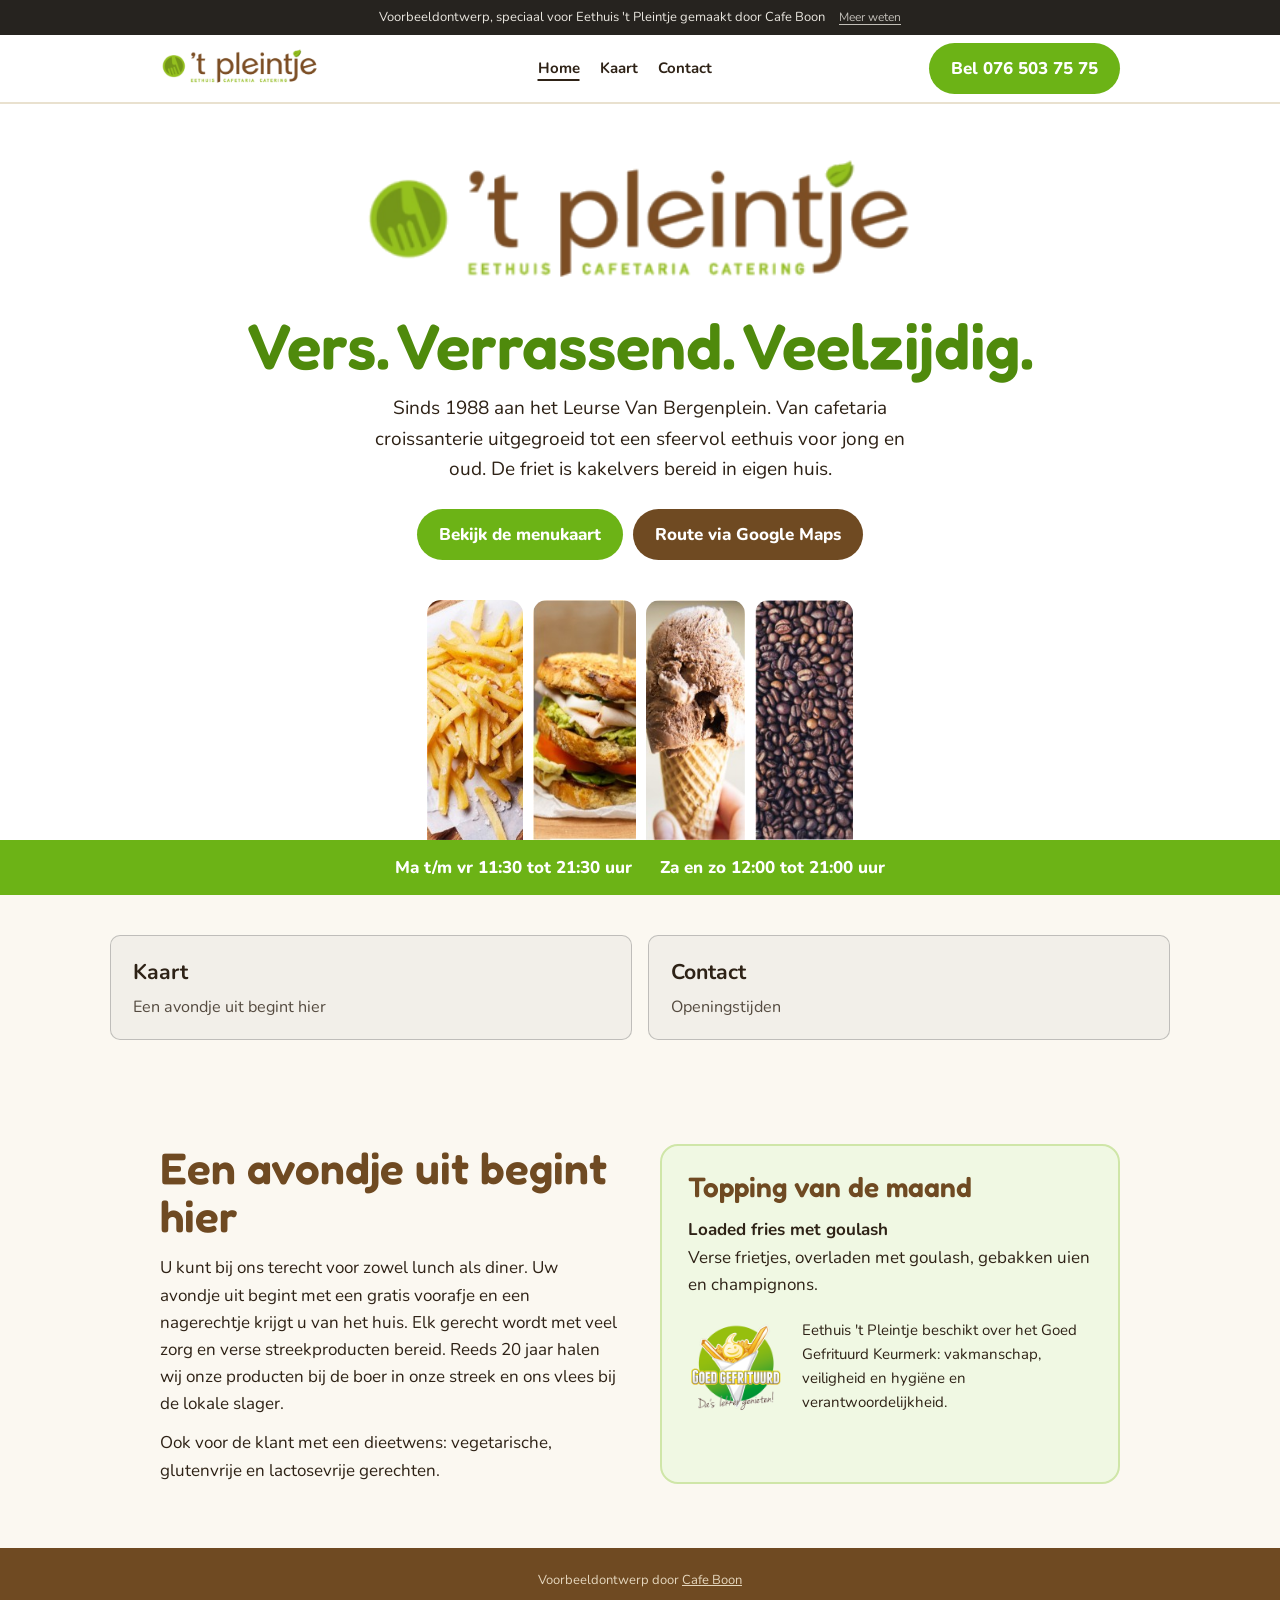
==== commit 2b05c31f: "Werkende formulieren voor afspraken en aanvragen" ====
--- a/index.html
+++ b/index.html
@@ -15,6 +15,7 @@
 <link rel="stylesheet" href="style.css">
 </head>
 <body>
+<div class="vb-banner" role="note"><span>Voorbeeldontwerp, speciaal voor Eethuis 't Pleintje gemaakt door Cafe Boon</span><a href="https://cafeboon.com">Meer weten</a></div>
 <div class="top"><div class="in"><a href="index.html"><img alt="'t Pleintje, eethuis, cafetaria, catering" height="42" src="images/logo.png" width="160"/></a>
 <nav><a aria-current="page" href="index.html">Home</a><a href="aanbod.html">Kaart</a><a href="contact.html">Contact</a></nav>
 <a class="btn" href="tel:+31765037575">Bel 076 503 75 75</a></div></div>
--- a/style.css
+++ b/style.css
@@ -52,3 +52,31 @@
 .sn-card span{display:block;opacity:.8;font-size:.95em;line-height:1.4}
 .sn-card:hover,.sn-card:focus-visible{border-color:currentColor}
 /* sitenav:end */
+/* voorbeeld-formulier:start */
+@layer sn{.sn-form button.btn{border:0;font:inherit;cursor:pointer;line-height:1.2}}
+.sn-formsec{padding:36px 0 72px}
+.sn-formwrap{max-width:1100px;margin:0 auto;padding:0 20px;box-sizing:border-box}
+.sn-formwrap>h2{margin:0 0 12px}
+.sn-formwrap>.sn-lead,.sn-formwrap>.sn-form,.sn-formwrap>.sn-done{max-width:720px}
+.sn-formwrap .sn-lead{margin:0 0 24px;opacity:.85}
+.sn-form{display:grid;grid-template-columns:1fr 1fr;gap:16px}
+.sn-field{display:flex;flex-direction:column;gap:6px;min-width:0;text-align:left}
+.sn-field.full{grid-column:1/-1}
+.sn-field label{font-size:14px;font-weight:600}
+.sn-field input,.sn-field select,.sn-field textarea{font:inherit;font-size:16px;line-height:1.4;color:inherit;background:rgba(128,128,128,.12);border:1px solid rgba(128,128,128,.55);border-radius:8px;padding:11px 12px;width:100%;box-sizing:border-box;min-width:0;max-width:100%;-webkit-appearance:none;appearance:none}
+.sn-field select{background-image:linear-gradient(45deg,transparent 50%,currentColor 50%),linear-gradient(135deg,currentColor 50%,transparent 50%);background-position:calc(100% - 20px) 50%,calc(100% - 15px) 50%;background-size:5px 5px;background-repeat:no-repeat;padding-right:38px}
+.sn-field select option{color:#111;background:#fff}
+.sn-field textarea{resize:vertical}
+.sn-field input:focus,.sn-field select:focus,.sn-field textarea:focus{outline:2px solid currentColor;outline-offset:1px}
+.sn-done{padding:28px;border:1px solid rgba(128,128,128,.55);border-radius:12px;background:rgba(128,128,128,.1)}
+.sn-done h2{margin:0 0 10px}
+.sn-done p{margin:0}
+.sn-done a{text-decoration:underline;text-underline-offset:3px;font-weight:600}
+.sn-formlink{padding:0 0 56px}
+@media(max-width:640px){.sn-form{grid-template-columns:1fr}.sn-formsec{padding:24px 0 56px}}
+/* voorbeeld-formulier:end */
+/* voorbeeldbanner:start */
+.vb-banner{display:flex;flex-wrap:wrap;justify-content:center;align-items:baseline;gap:2px 14px;padding:8px 16px;background:#26231f;color:#e9e6df;font-size:13px;line-height:1.45;letter-spacing:0;text-transform:none;font-weight:400;text-align:center;position:relative;z-index:1000}
+.vb-banner a{color:inherit;opacity:.8;text-decoration:underline;text-underline-offset:3px;font-size:12px;font-weight:400;white-space:nowrap;letter-spacing:0;text-transform:none}
+.vb-banner a:hover{opacity:1}
+/* voorbeeldbanner:end */
